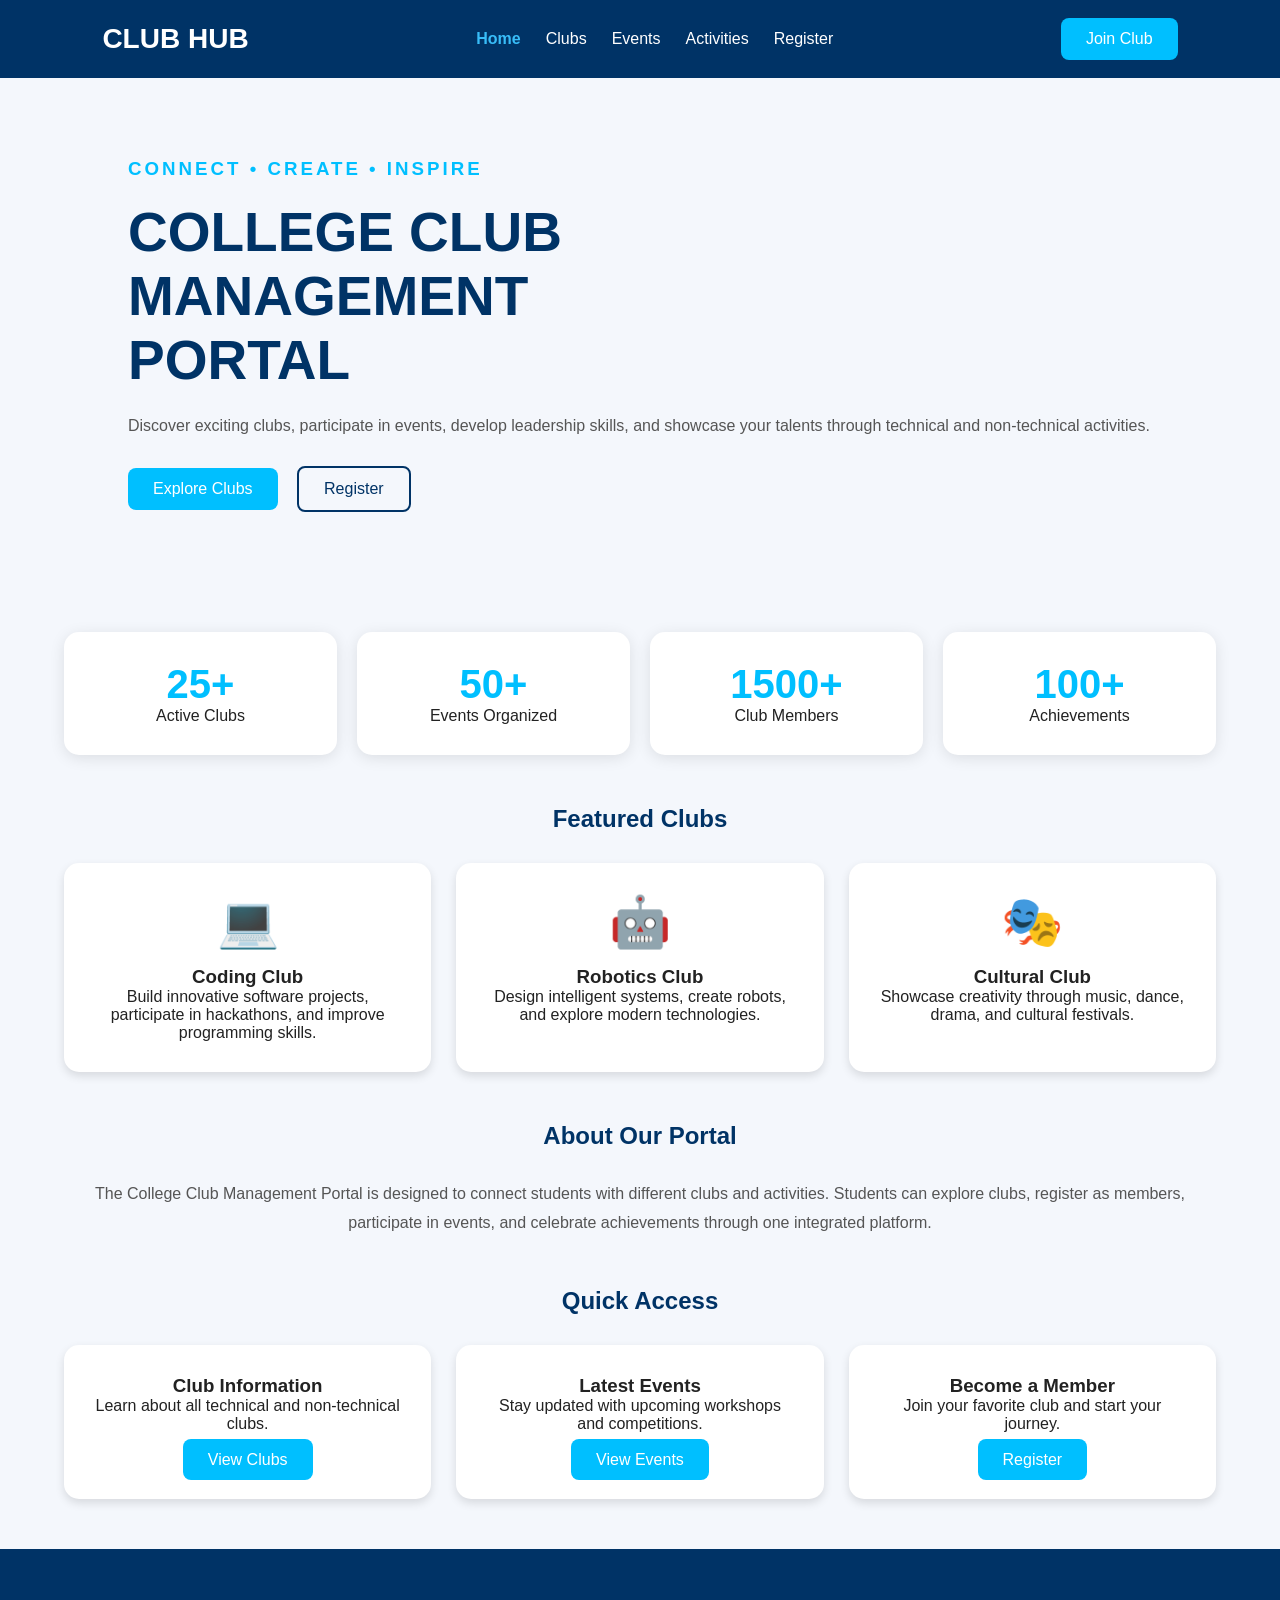
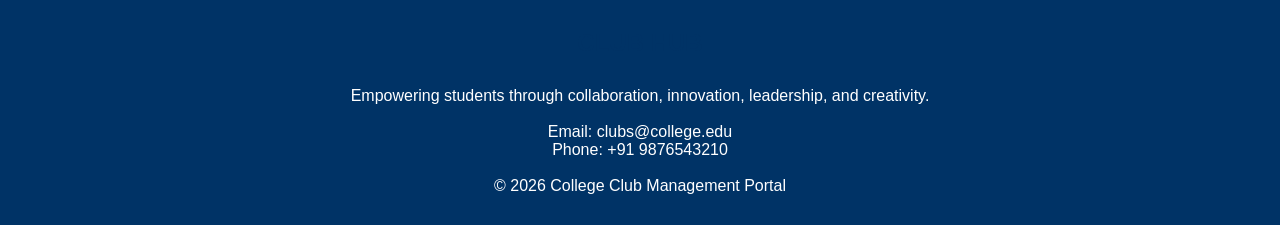
==== index.html @ 6b063538 "Add files via upload" ====
<!DOCTYPE html>
<html lang="en">
<head>
    <meta charset="UTF-8">
    <meta name="viewport" content="width=device-width, initial-scale=1.0">
    <title>College Club Management Portal</title>

    <link rel="stylesheet" href="style.css">
</head>
<body>

    <!-- Navigation Bar -->

    <nav>

        <div class="logo">
            CLUB HUB
        </div>

        <ul>
            <li><a href="index.html">Home</a></li>
            <li><a href="about.html">Clubs</a></li>
            <li><a href="events.html">Events</a></li>
            <li><a href="activities.html">Activities</a></li>
            <li><a href="registration.html">Register</a></li>
        </ul>

        <a href="registration.html" class="btn">
            Join Club
        </a>

    </nav>

    <!-- Hero Section -->

    <section class="hero">

        <div class="hero-content">

            <h3>CONNECT • CREATE • INSPIRE</h3>

            <h1>
                COLLEGE CLUB
                <br>
                MANAGEMENT
                <br>
                PORTAL
            </h1>

            <p>
                Discover exciting clubs, participate in events,
                develop leadership skills, and showcase your talents
                through technical and non-technical activities.
            </p>

            <div class="buttons">

                <a href="about.html" class="btn1">
                    Explore Clubs
                </a>

                <a href="registration.html" class="btn2">
                    Register
                </a>

            </div>

        </div>

    </section>

    <!-- Statistics Section -->

    <section class="stats">

        <div class="box">
            <h1>25+</h1>
            <p>Active Clubs</p>
        </div>

        <div class="box">
            <h1>50+</h1>
            <p>Events Organized</p>
        </div>

        <div class="box">
            <h1>1500+</h1>
            <p>Club Members</p>
        </div>

        <div class="box">
            <h1>100+</h1>
            <p>Achievements</p>
        </div>

    </section>

    <!-- Featured Clubs -->

    <section class="clubs">

        <h2>Featured Clubs</h2>

        <div class="club-container">

            <div class="club-card">

                <div class="icon">💻</div>

                <h3>Coding Club</h3>

                <p>
                    Build innovative software projects,
                    participate in hackathons, and
                    improve programming skills.
                </p>

            </div>

            <div class="club-card">

                <div class="icon">🤖</div>

                <h3>Robotics Club</h3>

                <p>
                    Design intelligent systems,
                    create robots, and explore
                    modern technologies.
                </p>

            </div>

            <div class="club-card">

                <div class="icon">🎭</div>

                <h3>Cultural Club</h3>

                <p>
                    Showcase creativity through
                    music, dance, drama,
                    and cultural festivals.
                </p>

            </div>

        </div>

    </section>

    <!-- About Section -->

    <section class="about">

        <h2>About Our Portal</h2>

        <p>
            The College Club Management Portal is designed to
            connect students with different clubs and activities.
            Students can explore clubs, register as members,
            participate in events, and celebrate achievements
            through one integrated platform.
        </p>

    </section>

    <!-- Quick Access -->

    <section class="clubs">

        <h2>Quick Access</h2>

        <div class="club-container">

            <div class="club-card">
                <h3>Club Information</h3>
                <p>Learn about all technical and non-technical clubs.</p>
                <br>
                <a href="about.html" class="btn">View Clubs</a>
            </div>

            <div class="club-card">
                <h3>Latest Events</h3>
                <p>Stay updated with upcoming workshops and competitions.</p>
                <br>
                <a href="events.html" class="btn">View Events</a>
            </div>

            <div class="club-card">
                <h3>Become a Member</h3>
                <p>Join your favorite club and start your journey.</p>
                <br>
                <a href="registration.html" class="btn">Register</a>
            </div>

        </div>

    </section>

    <!-- Footer -->

    <footer>

        <h2>CLUB HUB</h2>

        <p>
            Empowering students through collaboration,
            innovation, leadership, and creativity.
        </p>

        <br>

        <p>
            Email: clubs@college.edu
        </p>

        <p>
            Phone: +91 9876543210
        </p>

        <br>

        <p>
            © 2026 College Club Management Portal
        </p>

    </footer>
    
    <script src="script.js"></script>
</body>
</html>
---- style.css ----
/* ==========================
   COLLEGE CLUB PORTAL
   COMMON STYLE SHEET
   File: style.css
========================== */

/* RESET */

*{
    margin:0;
    padding:0;
    box-sizing:border-box;
    font-family:'Segoe UI',sans-serif;
}

html{
    scroll-behavior:smooth;
}

body{
    background:#f4f7fc;
    color:#222;
}

/* NAVBAR */

nav{
    width:100%;
    display:flex;
    justify-content:space-between;
    align-items:center;
    padding:18px 8%;
    background:#003366;
    position:sticky;
    top:0;
    z-index:1000;
}

.logo{
    color:white;
    font-size:28px;
    font-weight:bold;
}

nav ul{
    display:flex;
    list-style:none;
    gap:25px;
}

nav ul li a{
    color:white;
    text-decoration:none;
    transition:0.3s;
}

nav ul li a:hover{
    color:#00bfff;
}

.btn,
.join-btn,
button{
    background:#00bfff;
    color:white;
    border:none;
    padding:12px 25px;
    border-radius:8px;
    cursor:pointer;
    text-decoration:none;
    transition:0.3s;
}

.btn:hover,
.join-btn:hover,
button:hover{
    opacity:0.9;
    transform:translateY(-2px);
}

/* HERO SECTION */

.hero{
    padding:80px 10%;
    display:flex;
    justify-content:space-between;
    align-items:center;
    gap:40px;
}

.hero-content,
.hero-text{
    flex:1;
}

.hero-content h1,
.hero-text h1{
    font-size:55px;
    color:#003366;
    margin-bottom:20px;
}

.hero-content h3{
    color:#00bfff;
    letter-spacing:3px;
    margin-bottom:20px;
}

.hero-content p,
.hero-text p{
    line-height:1.8;
    color:#555;
    margin-bottom:25px;
}

.hero-image img{
    width:100%;
    max-width:400px;
}

/* BUTTON GROUP */

.buttons{
    margin-top:20px;
}

.buttons a{
    display:inline-block;
    margin-right:15px;
    padding:12px 25px;
    border-radius:8px;
    text-decoration:none;
}

.btn1{
    background:#00bfff;
    color:white;
}

.btn2{
    border:2px solid #003366;
    color:#003366;
}

/* SECTION TITLE */

.section-title,
h2{
    text-align:center;
    color:#003366;
    margin:50px 0 30px;
}

/* STATS */

.stats{
    width:90%;
    margin:40px auto;
    display:grid;
    grid-template-columns:repeat(auto-fit,minmax(200px,1fr));
    gap:20px;
}

.stats div,
.box{
    background:white;
    padding:30px;
    text-align:center;
    border-radius:15px;
    box-shadow:0 3px 15px rgba(0,0,0,.1);
}

.stats h1,
.box h1{
    color:#00bfff;
    font-size:40px;
}

/* CLUBS */

.club-container,
.cards{
    width:90%;
    margin:auto;
    display:grid;
    grid-template-columns:repeat(auto-fit,minmax(280px,1fr));
    gap:25px;
}

.club-card,
.card{
    background:white;
    padding:30px;
    border-radius:15px;
    text-align:center;
    box-shadow:0 4px 10px rgba(0,0,0,.12);
    transition:0.3s;
}

.club-card:hover,
.card:hover{
    transform:translateY(-8px);
}

.icon,
.card i{
    font-size:50px;
    color:#00bfff;
    margin-bottom:15px;
}

/* EVENT PAGE */

.search-container{
    text-align:center;
    margin:25px;
}

.search-container input{
    width:60%;
    padding:12px;
    border:1px solid #ccc;
    border-radius:25px;
}

.nav-buttons{
    text-align:center;
    margin-bottom:30px;
}

.nav-buttons a{
    display:inline-block;
    background:#00bfff;
    color:white;
    padding:10px 20px;
    text-decoration:none;
    border-radius:6px;
    margin:5px;
}

.event-card{
    width:90%;
    margin:20px auto;
    background:white;
    border-radius:15px;
    overflow:hidden;
    display:flex;
    box-shadow:0 3px 10px rgba(0,0,0,.15);
}

.event-card img{
    width:250px;
    height:180px;
    object-fit:cover;
}

.content{
    padding:20px;
}

/* HIGHLIGHTS */

.highlight-container{
    width:90%;
    margin:auto;
    display:grid;
    grid-template-columns:repeat(auto-fit,minmax(280px,1fr));
    gap:20px;
}

.highlight-card{
    background:white;
    border-radius:15px;
    overflow:hidden;
    text-align:center;
    box-shadow:0 3px 10px rgba(0,0,0,.15);
}

.highlight-card img{
    width:100%;
    height:200px;
    object-fit:cover;
}

.highlight-card h3{
    padding:15px;
}

/* REGISTRATION */

.container{
    width:90%;
    max-width:700px;
    margin:40px auto;
    background:white;
    padding:30px;
    border-radius:15px;
    box-shadow:0 4px 12px rgba(0,0,0,.1);
}

form{
    display:grid;
    gap:15px;
}

input,
select,
textarea{
    width:100%;
    padding:12px;
    border:1px solid #ccc;
    border-radius:8px;
}

/* ACTIVITY SHOWCASE */

.activity-grid,
.achievement-grid{
    width:90%;
    margin:auto;
    display:grid;
    grid-template-columns:repeat(auto-fit,minmax(280px,1fr));
    gap:25px;
}

.card img{
    width:100%;
    height:220px;
    object-fit:cover;
}

.card-content{
    padding:20px;
}

.achievement-card{
    background:white;
    text-align:center;
    padding:30px;
    border-radius:15px;
    box-shadow:0 4px 10px rgba(0,0,0,.12);
}

.number{
    color:#00bfff;
    font-size:40px;
    font-weight:bold;
}

/* ABOUT */

.about{
    width:90%;
    margin:50px auto;
    text-align:center;
}

.about p{
    line-height:1.8;
    color:#555;
}

/* FOOTER */

footer{
    margin-top:50px;
    background:#003366;
    color:white;
    text-align:center;
    padding:30px;
}

/* RESPONSIVE */

@media(max-width:900px){

    nav{
        flex-direction:column;
        gap:15px;
    }

    nav ul{
        flex-wrap:wrap;
        justify-content:center;
    }

    .hero{
        flex-direction:column;
        text-align:center;
    }

    .hero-content h1,
    .hero-text h1{
        font-size:40px;
    }

    .event-card{
        flex-direction:column;
    }

    .event-card img{
        width:100%;
    }

    .search-container input{
        width:90%;
    }
}
/* Success Popup */

.popup{
    position:fixed;
    top:0;
    left:0;
    width:100%;
    height:100%;
    background:rgba(0,0,0,0.6);
    display:none;
    justify-content:center;
    align-items:center;
    z-index:9999;
}

.popup-content{
    background:white;
    padding:35px;
    border-radius:20px;
    text-align:center;
    width:350px;
    animation:popupAnimation 0.4s ease;
}

.tick{
    width:80px;
    height:80px;
    background:#28a745;
    color:white;
    border-radius:50%;
    font-size:45px;
    display:flex;
    justify-content:center;
    align-items:center;
    margin:0 auto 20px;
}

.popup-content h2{
    color:#28a745;
    margin-bottom:15px;
}

.popup-content p{
    color:#555;
    margin-bottom:20px;
    line-height:1.6;
}

.popup-content button{
    background:#1570ef;
    color:white;
    border:none;
    padding:12px 30px;
    border-radius:8px;
    cursor:pointer;
    font-size:16px;
}

.popup-content button:hover{
    opacity:0.9;
}

@keyframes popupAnimation{
    from{
        transform:scale(0.7);
        opacity:0;
    }
    to{
        transform:scale(1);
        opacity:1;
    }
}
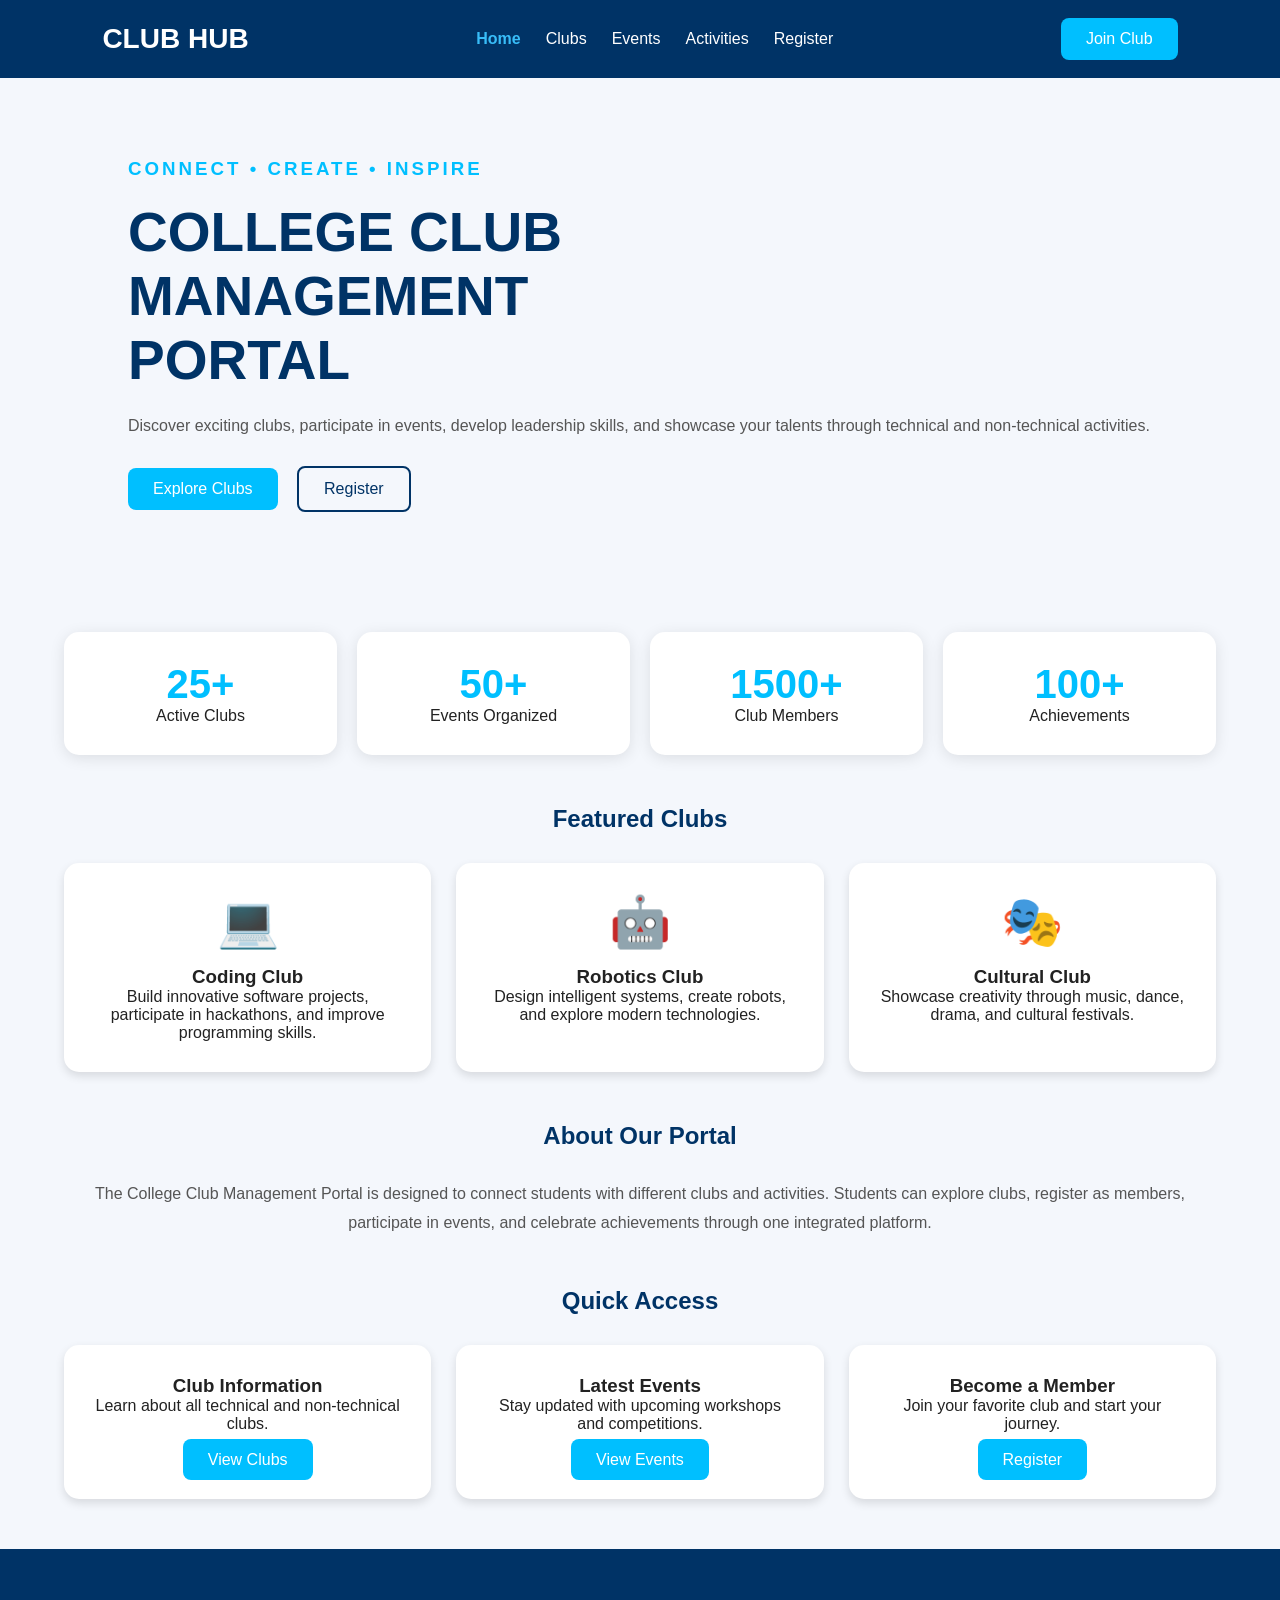
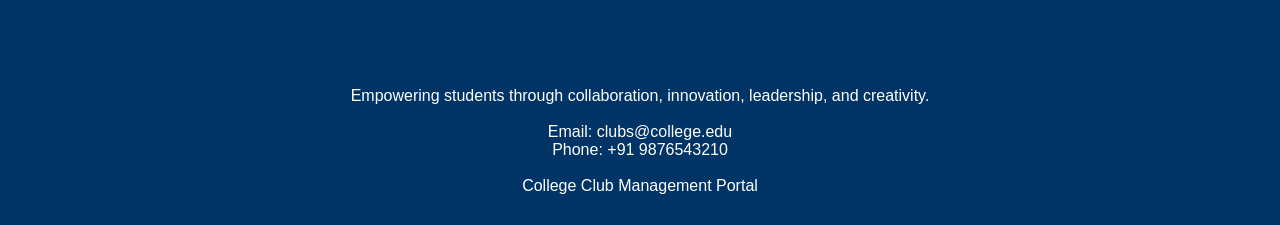
==== commit 80eb3393: "Update index.html" ====
--- a/index.html
+++ b/index.html
@@ -222,11 +222,11 @@
         <br>
 
         <p>
-            © 2026 College Club Management Portal
+            College Club Management Portal
         </p>
 
     </footer>
     
     <script src="script.js"></script>
 </body>
-</html>+</html>
